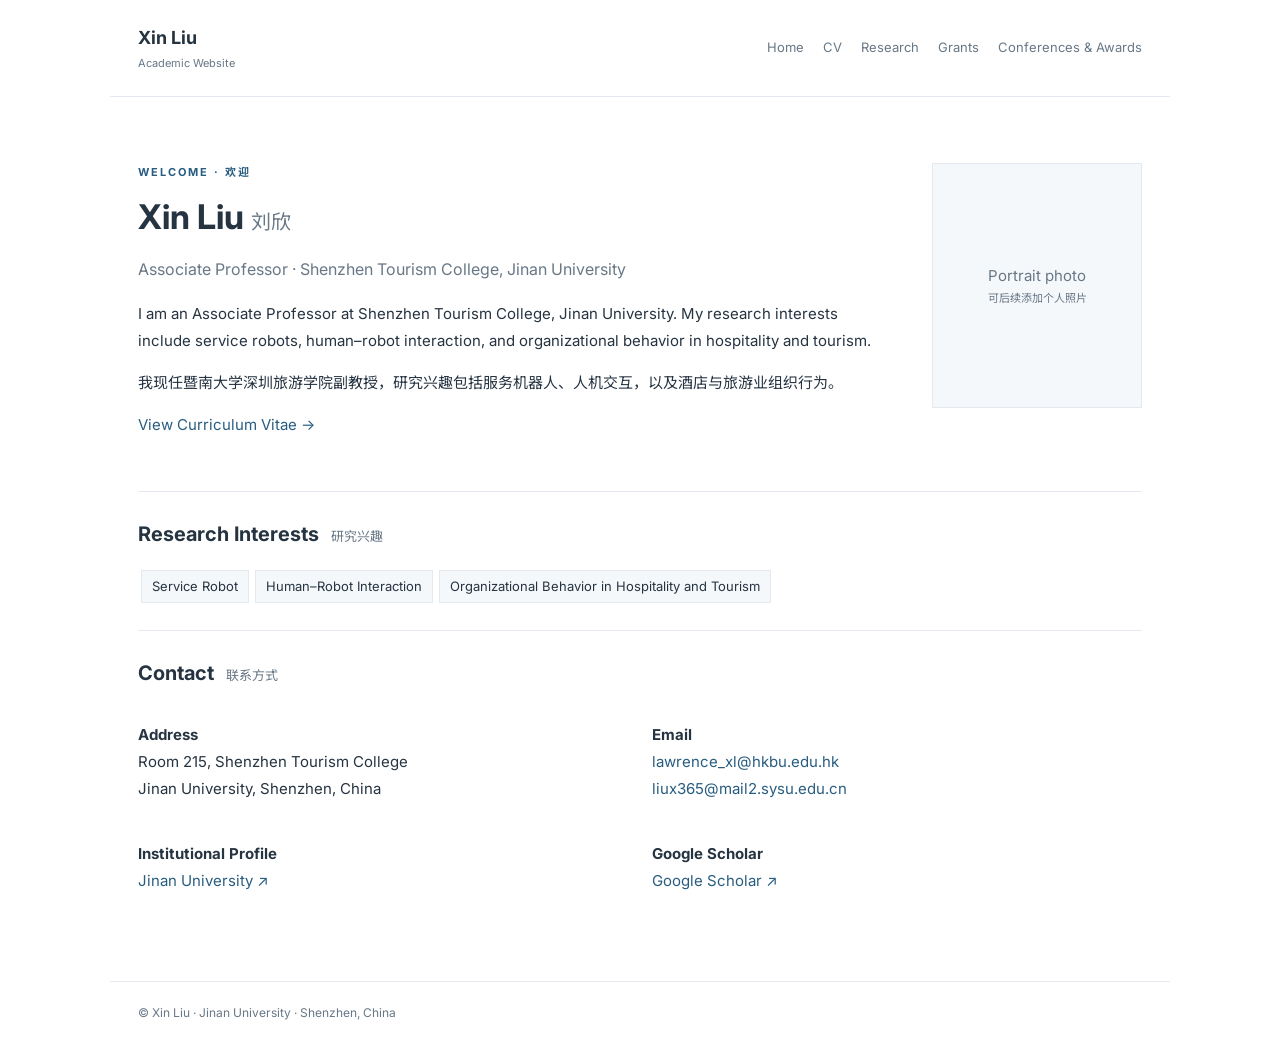
==== index.html @ 5f7629c3 "Replace starter homepage with academic profile" ====
<!doctype html>
<html lang="en"><head><meta charset="utf-8"><meta name="viewport" content="width=device-width,initial-scale=1"><title>Xin Liu | Academic Website</title><meta name="description" content="Academic website of Xin Liu, Associate Professor at Jinan University."><link rel="stylesheet" href="assets/style.css"></head>
<body><header class="site-header"><a class="brand" href="index.html">Xin Liu <small>Academic Website</small></a><nav><a href="index.html">Home</a><a href="cv.html">CV</a><a href="research.html">Research</a><a href="grants.html">Grants</a><a href="conferences.html">Conferences & Awards</a></nav></header>
<main class="container"><section class="intro"><div><p class="eyebrow">WELCOME · 欢迎</p><h1>Xin Liu <span>刘欣</span></h1><p class="role">Associate Professor · Shenzhen Tourism College, Jinan University</p><p>I am an Associate Professor at Shenzhen Tourism College, Jinan University. My research interests include service robots, human–robot interaction, and organizational behavior in hospitality and tourism.</p><p>我现任暨南大学深圳旅游学院副教授，研究兴趣包括服务机器人、人机交互，以及酒店与旅游业组织行为。</p><p><a href="cv.html">View Curriculum Vitae →</a></p></div><div class="portrait">Portrait photo<br><small>可后续添加个人照片</small></div></section>
<section class="section"><h2>Research Interests <small>研究兴趣</small></h2><div class="tags"><span>Service Robot</span><span>Human–Robot Interaction</span><span>Organizational Behavior in Hospitality and Tourism</span></div></section>
<section class="section"><h2>Contact <small>联系方式</small></h2><div class="contact-grid"><p><b>Address</b><br>Room 215, Shenzhen Tourism College<br>Jinan University, Shenzhen, China</p><p><b>Email</b><br><a href="mailto:lawrence_xl@hkbu.edu.hk">lawrence_xl@hkbu.edu.hk</a><br><a href="mailto:liux365@mail2.sysu.edu.cn">liux365@mail2.sysu.edu.cn</a></p><p><b>Institutional Profile</b><br><a href="https://sz.jnu.edu.cn/2023/1018/c10868a769033/page.htm" target="_blank" rel="noopener">Jinan University ↗</a></p><p><b>Google Scholar</b><br><a href="https://scholar.google.com/citations?user=uYgGSOcAAAAJ&hl=zh-CN&oi=sra" target="_blank" rel="noopener">Google Scholar ↗</a></p></div></section></main>
<footer>© Xin Liu · Jinan University · Shenzhen, China</footer></body></html>
---- assets/style.css ----
@import url('https://fonts.googleapis.com/css2?family=Inter:wght@400;500;600;700&family=Noto+Sans+SC:wght@400;500;600;700&display=swap');
:root{--ink:#263442;--muted:#687887;--blue:#285d80;--line:#e3e9ee;--soft:#f5f8fa;--max:1060px}*{box-sizing:border-box}body{margin:0;color:var(--ink);font:15px/1.8 Inter,"Noto Sans SC",Arial,sans-serif;background:#fff}a{color:var(--blue);text-decoration:none}a:hover{text-decoration:underline}.site-header{max-width:var(--max);margin:auto;padding:22px 28px;border-bottom:1px solid var(--line);display:flex;justify-content:space-between;align-items:center;gap:20px}.brand{font-weight:700;color:var(--ink);font-size:18px}.brand small{display:block;font-size:11px;color:var(--muted);font-weight:400}nav{display:flex;gap:19px;flex-wrap:wrap}nav a{font-size:13px;color:var(--muted)}.container{max-width:var(--max);margin:auto;padding:48px 28px}.narrow{max-width:900px}.intro{display:grid;grid-template-columns:1fr 210px;gap:50px;align-items:start;padding:18px 0 38px}.eyebrow{font-size:11px;letter-spacing:2px;color:var(--blue);font-weight:700;margin:0 0 12px}.intro h1,h1{font-size:34px;line-height:1.3;margin:0 0 12px}.intro h1 span,h1 span{font-size:20px;color:var(--muted);font-weight:400}.role{font-size:16px;color:var(--muted)}.portrait{height:245px;border:1px solid var(--line);background:var(--soft);display:flex;flex-direction:column;justify-content:center;align-items:center;color:var(--muted);text-align:center}.portrait small{font-size:11px}.section{padding:24px 0;border-top:1px solid var(--line)}.section h2{font-size:20px;margin:0 0 15px}.section h2 small{font-size:13px;color:var(--muted);font-weight:400;margin-left:7px}.contact-grid{display:grid;grid-template-columns:1fr 1fr;gap:8px 24px}.tags span{display:inline-block;background:var(--soft);border:1px solid var(--line);padding:4px 10px;margin:3px;font-size:13px}.timeline{display:grid;grid-template-columns:175px 1fr;gap:18px;padding:13px 0;border-bottom:1px solid var(--line)}.timeline>b{font-size:13px;color:var(--muted)}.entry{padding:15px 0;border-bottom:1px solid var(--line)}.entry p{margin:5px 0}.muted{font-size:13px;color:var(--muted)}ul,ol{padding-left:22px}li{margin:6px 0}.note{background:var(--soft);padding:12px 16px;color:var(--muted)}footer{max-width:var(--max);margin:auto;border-top:1px solid var(--line);padding:20px 28px 30px;color:var(--muted);font-size:12px}@media(max-width:720px){.site-header{align-items:flex-start;flex-direction:column;padding:18px 20px}nav{gap:12px}.container{padding:32px 20px}.intro{grid-template-columns:1fr;gap:20px}.portrait{width:180px;height:210px}.contact-grid{grid-template-columns:1fr}.timeline{grid-template-columns:1fr;gap:2px}}
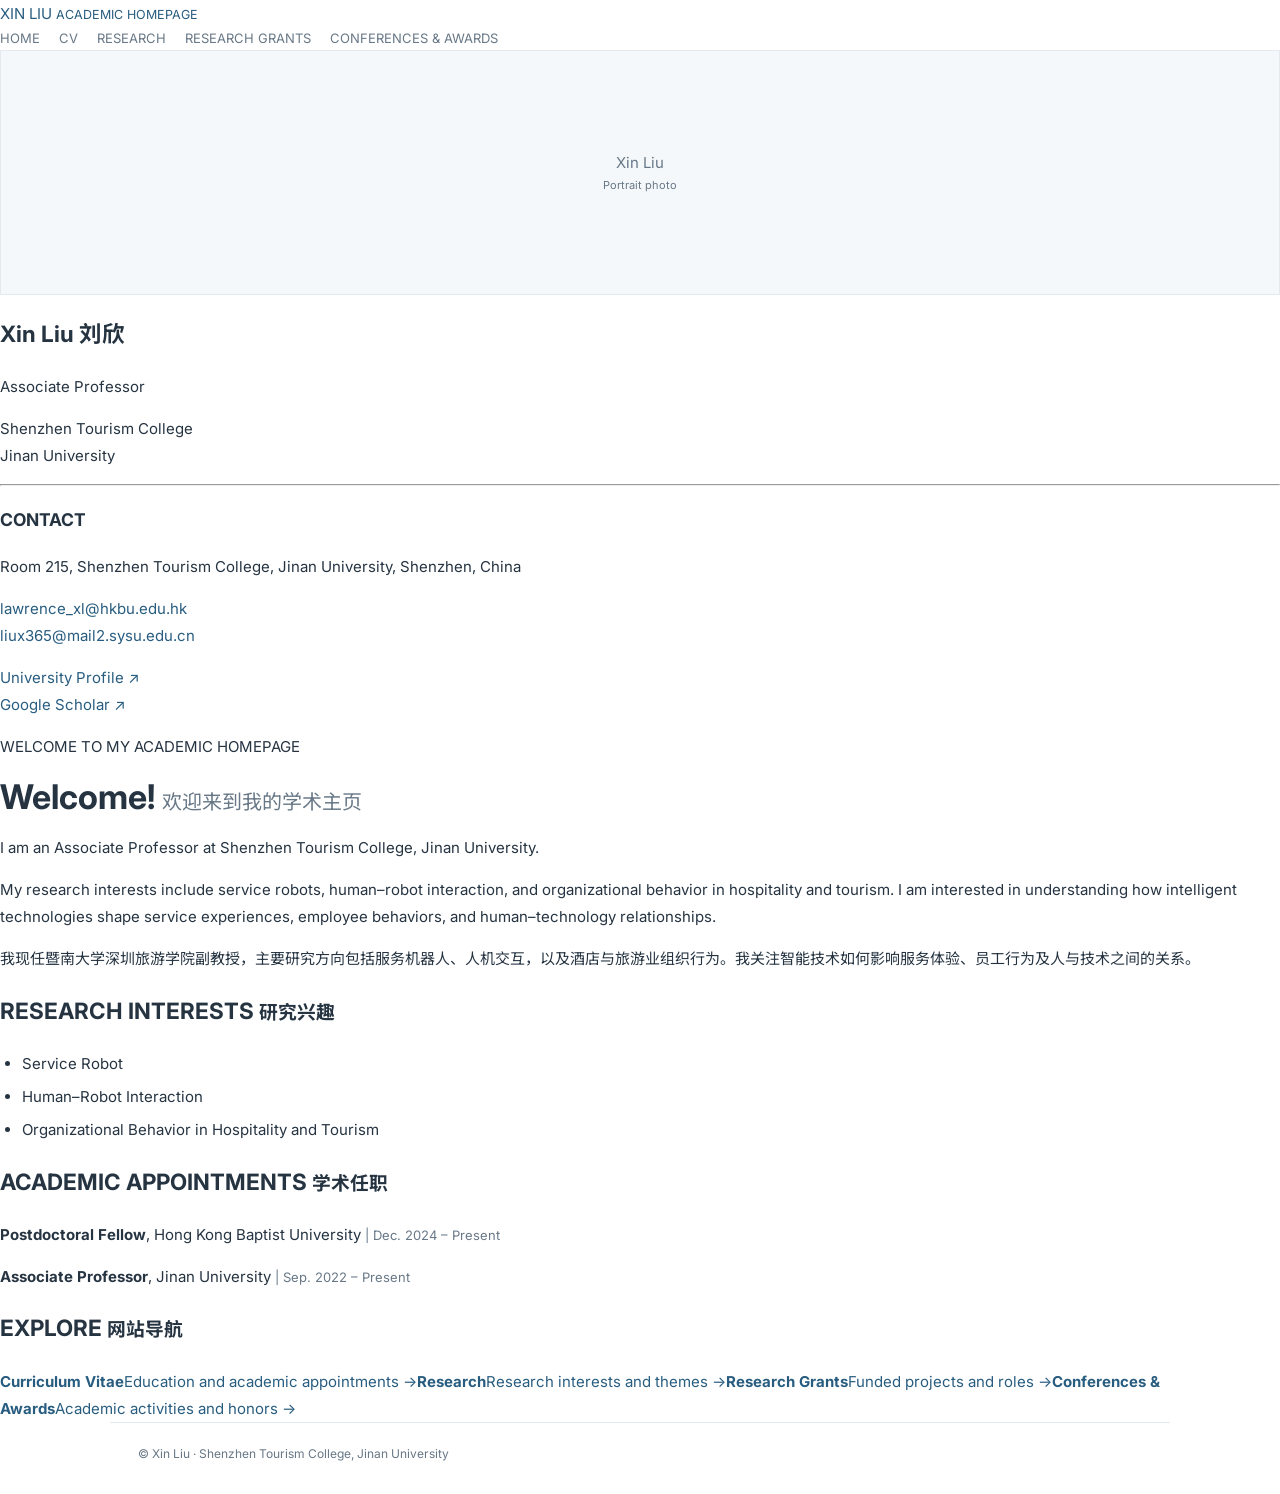
==== commit 8baf3f70: "Redesign academic homepage in classic faculty profile style" ====
--- a/index.html
+++ b/index.html
@@ -1,7 +1 @@
-<!doctype html>
-<html lang="en"><head><meta charset="utf-8"><meta name="viewport" content="width=device-width,initial-scale=1"><title>Xin Liu | Academic Website</title><meta name="description" content="Academic website of Xin Liu, Associate Professor at Jinan University."><link rel="stylesheet" href="assets/style.css"></head>
-<body><header class="site-header"><a class="brand" href="index.html">Xin Liu <small>Academic Website</small></a><nav><a href="index.html">Home</a><a href="cv.html">CV</a><a href="research.html">Research</a><a href="grants.html">Grants</a><a href="conferences.html">Conferences & Awards</a></nav></header>
-<main class="container"><section class="intro"><div><p class="eyebrow">WELCOME · 欢迎</p><h1>Xin Liu <span>刘欣</span></h1><p class="role">Associate Professor · Shenzhen Tourism College, Jinan University</p><p>I am an Associate Professor at Shenzhen Tourism College, Jinan University. My research interests include service robots, human–robot interaction, and organizational behavior in hospitality and tourism.</p><p>我现任暨南大学深圳旅游学院副教授，研究兴趣包括服务机器人、人机交互，以及酒店与旅游业组织行为。</p><p><a href="cv.html">View Curriculum Vitae →</a></p></div><div class="portrait">Portrait photo<br><small>可后续添加个人照片</small></div></section>
-<section class="section"><h2>Research Interests <small>研究兴趣</small></h2><div class="tags"><span>Service Robot</span><span>Human–Robot Interaction</span><span>Organizational Behavior in Hospitality and Tourism</span></div></section>
-<section class="section"><h2>Contact <small>联系方式</small></h2><div class="contact-grid"><p><b>Address</b><br>Room 215, Shenzhen Tourism College<br>Jinan University, Shenzhen, China</p><p><b>Email</b><br><a href="mailto:lawrence_xl@hkbu.edu.hk">lawrence_xl@hkbu.edu.hk</a><br><a href="mailto:liux365@mail2.sysu.edu.cn">liux365@mail2.sysu.edu.cn</a></p><p><b>Institutional Profile</b><br><a href="https://sz.jnu.edu.cn/2023/1018/c10868a769033/page.htm" target="_blank" rel="noopener">Jinan University ↗</a></p><p><b>Google Scholar</b><br><a href="https://scholar.google.com/citations?user=uYgGSOcAAAAJ&hl=zh-CN&oi=sra" target="_blank" rel="noopener">Google Scholar ↗</a></p></div></section></main>
-<footer>© Xin Liu · Jinan University · Shenzhen, China</footer></body></html>+<!doctype html><html lang="en"><head><meta charset="utf-8"><meta name="viewport" content="width=device-width,initial-scale=1"><title>Xin Liu | Academic Homepage</title><meta name="description" content="Xin Liu, Associate Professor at Jinan University."><link rel="stylesheet" href="assets/style.css"></head><body><header class="top"><a class="site-name" href="index.html">XIN LIU <small>ACADEMIC HOMEPAGE</small></a><nav><a class="current" href="index.html">HOME</a><a href="cv.html">CV</a><a href="research.html">RESEARCH</a><a href="grants.html">RESEARCH GRANTS</a><a href="conferences.html">CONFERENCES & AWARDS</a></nav></header><div class="layout"><aside class="sidebar"><div class="portrait">Xin Liu<br><small>Portrait photo</small></div><h2>Xin Liu <span>刘欣</span></h2><p class="position">Associate Professor</p><p>Shenzhen Tourism College<br>Jinan University</p><hr><h3>CONTACT</h3><p>Room 215, Shenzhen Tourism College, Jinan University, Shenzhen, China</p><p><a href="mailto:lawrence_xl@hkbu.edu.hk">lawrence_xl@hkbu.edu.hk</a><br><a href="mailto:liux365@mail2.sysu.edu.cn">liux365@mail2.sysu.edu.cn</a></p><p><a href="https://sz.jnu.edu.cn/2023/1018/c10868a769033/page.htm" target="_blank" rel="noopener">University Profile ↗</a><br><a href="https://scholar.google.com/citations?user=uYgGSOcAAAAJ&hl=zh-CN&oi=sra" target="_blank" rel="noopener">Google Scholar ↗</a></p></aside><main class="content"><p class="kicker">WELCOME TO MY ACADEMIC HOMEPAGE</p><h1>Welcome! <span>欢迎来到我的学术主页</span></h1><p class="lead">I am an Associate Professor at Shenzhen Tourism College, Jinan University.</p><p>My research interests include service robots, human–robot interaction, and organizational behavior in hospitality and tourism. I am interested in understanding how intelligent technologies shape service experiences, employee behaviors, and human–technology relationships.</p><p>我现任暨南大学深圳旅游学院副教授，主要研究方向包括服务机器人、人机交互，以及酒店与旅游业组织行为。我关注智能技术如何影响服务体验、员工行为及人与技术之间的关系。</p><div class="rule"></div><h2>RESEARCH INTERESTS <small>研究兴趣</small></h2><ul class="interest-list"><li>Service Robot</li><li>Human–Robot Interaction</li><li>Organizational Behavior in Hospitality and Tourism</li></ul><div class="rule"></div><h2>ACADEMIC APPOINTMENTS <small>学术任职</small></h2><p><b>Postdoctoral Fellow</b>, Hong Kong Baptist University <span class="muted">| Dec. 2024 – Present</span></p><p><b>Associate Professor</b>, Jinan University <span class="muted">| Sep. 2022 – Present</span></p><div class="rule"></div><h2>EXPLORE <small>网站导航</small></h2><div class="quick"><a href="cv.html"><b>Curriculum Vitae</b><span>Education and academic appointments →</span></a><a href="research.html"><b>Research</b><span>Research interests and themes →</span></a><a href="grants.html"><b>Research Grants</b><span>Funded projects and roles →</span></a><a href="conferences.html"><b>Conferences & Awards</b><span>Academic activities and honors →</span></a></div><footer>© Xin Liu · Shenzhen Tourism College, Jinan University</footer></main></div></body></html>
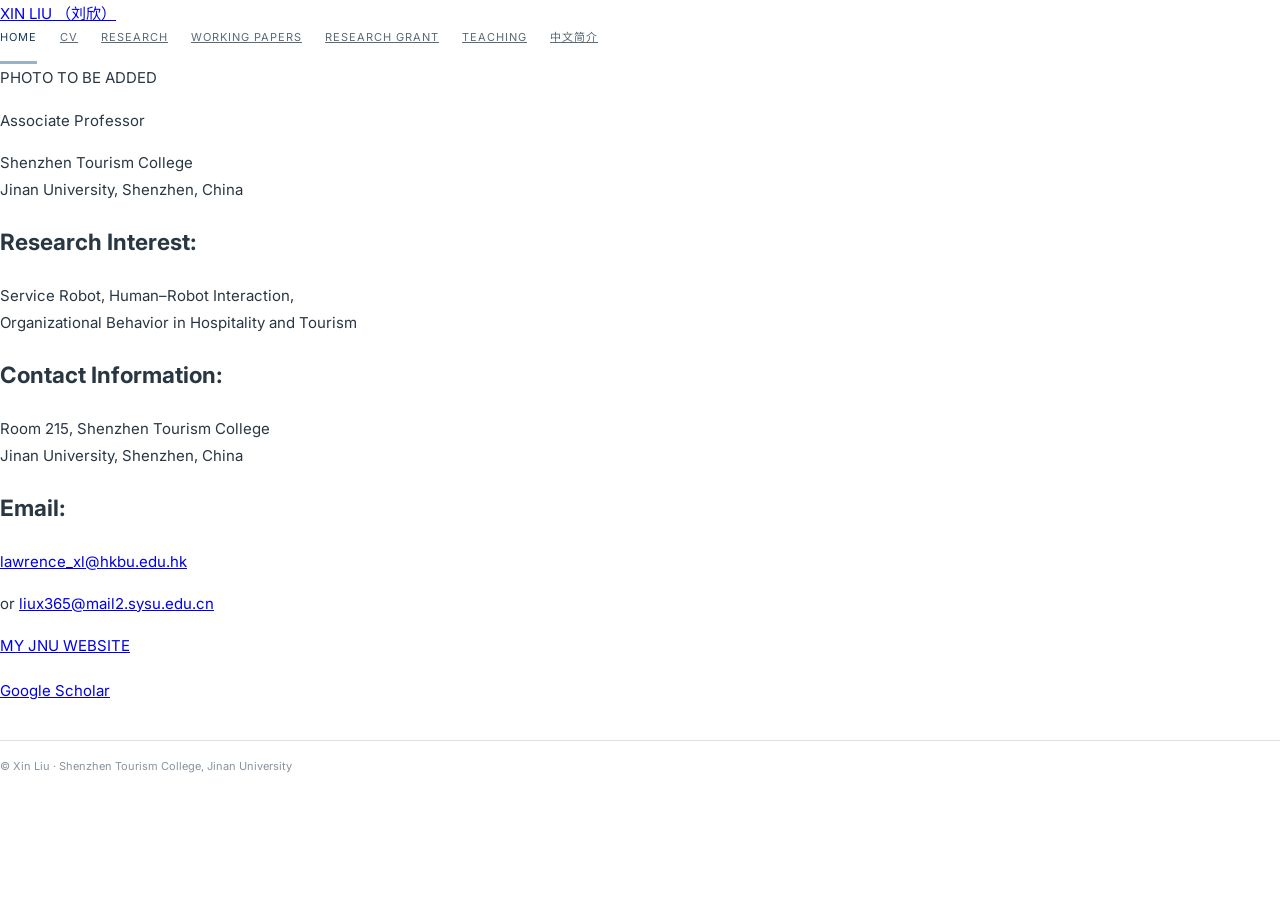
==== commit 0655b2f2: "Redesign academic homepage to match reference layout" ====
--- a/index.html
+++ b/index.html
@@ -1 +1 @@
-<!doctype html><html lang="en"><head><meta charset="utf-8"><meta name="viewport" content="width=device-width,initial-scale=1"><title>Xin Liu | Academic Homepage</title><meta name="description" content="Xin Liu, Associate Professor at Jinan University."><link rel="stylesheet" href="assets/style.css"></head><body><header class="top"><a class="site-name" href="index.html">XIN LIU <small>ACADEMIC HOMEPAGE</small></a><nav><a class="current" href="index.html">HOME</a><a href="cv.html">CV</a><a href="research.html">RESEARCH</a><a href="grants.html">RESEARCH GRANTS</a><a href="conferences.html">CONFERENCES & AWARDS</a></nav></header><div class="layout"><aside class="sidebar"><div class="portrait">Xin Liu<br><small>Portrait photo</small></div><h2>Xin Liu <span>刘欣</span></h2><p class="position">Associate Professor</p><p>Shenzhen Tourism College<br>Jinan University</p><hr><h3>CONTACT</h3><p>Room 215, Shenzhen Tourism College, Jinan University, Shenzhen, China</p><p><a href="mailto:lawrence_xl@hkbu.edu.hk">lawrence_xl@hkbu.edu.hk</a><br><a href="mailto:liux365@mail2.sysu.edu.cn">liux365@mail2.sysu.edu.cn</a></p><p><a href="https://sz.jnu.edu.cn/2023/1018/c10868a769033/page.htm" target="_blank" rel="noopener">University Profile ↗</a><br><a href="https://scholar.google.com/citations?user=uYgGSOcAAAAJ&hl=zh-CN&oi=sra" target="_blank" rel="noopener">Google Scholar ↗</a></p></aside><main class="content"><p class="kicker">WELCOME TO MY ACADEMIC HOMEPAGE</p><h1>Welcome! <span>欢迎来到我的学术主页</span></h1><p class="lead">I am an Associate Professor at Shenzhen Tourism College, Jinan University.</p><p>My research interests include service robots, human–robot interaction, and organizational behavior in hospitality and tourism. I am interested in understanding how intelligent technologies shape service experiences, employee behaviors, and human–technology relationships.</p><p>我现任暨南大学深圳旅游学院副教授，主要研究方向包括服务机器人、人机交互，以及酒店与旅游业组织行为。我关注智能技术如何影响服务体验、员工行为及人与技术之间的关系。</p><div class="rule"></div><h2>RESEARCH INTERESTS <small>研究兴趣</small></h2><ul class="interest-list"><li>Service Robot</li><li>Human–Robot Interaction</li><li>Organizational Behavior in Hospitality and Tourism</li></ul><div class="rule"></div><h2>ACADEMIC APPOINTMENTS <small>学术任职</small></h2><p><b>Postdoctoral Fellow</b>, Hong Kong Baptist University <span class="muted">| Dec. 2024 – Present</span></p><p><b>Associate Professor</b>, Jinan University <span class="muted">| Sep. 2022 – Present</span></p><div class="rule"></div><h2>EXPLORE <small>网站导航</small></h2><div class="quick"><a href="cv.html"><b>Curriculum Vitae</b><span>Education and academic appointments →</span></a><a href="research.html"><b>Research</b><span>Research interests and themes →</span></a><a href="grants.html"><b>Research Grants</b><span>Funded projects and roles →</span></a><a href="conferences.html"><b>Conferences & Awards</b><span>Academic activities and honors →</span></a></div><footer>© Xin Liu · Shenzhen Tourism College, Jinan University</footer></main></div></body></html>+<!doctype html><html lang="en"><head><meta charset="utf-8"><meta name="viewport" content="width=device-width,initial-scale=1"><title>Xin Liu（刘欣）| Academic Homepage</title><meta name="description" content="Xin Liu, Associate Professor at Jinan University."><link rel="stylesheet" href="assets/style.css"></head><body><header class="site-header"><a class="site-title" href="index.html">XIN LIU <span>（刘欣）</span></a><div class="nav-wrap"><i class="nav-line"></i><nav><a class="current" href="index.html">HOME</a><a class="" href="cv.html">CV</a><a class="" href="research.html">RESEARCH</a><a class="" href="working-papers.html">WORKING PAPERS</a><a class="" href="grants.html">RESEARCH GRANT</a><a class="" href="teaching.html">TEACHING</a><a class="" href="chinese.html">中文简介</a></nav><i class="nav-line"></i></div></header><main class="home-hero"><div class="hero-inner"><div class="photo-placeholder">PHOTO TO BE ADDED</div><section class="profile-copy"><p class="profile-role">Associate Professor</p><p class="profile-affiliation">Shenzhen Tourism College<br>Jinan University, Shenzhen, China</p><div class="profile-block"><h2>Research Interest:</h2><p>Service Robot, Human–Robot Interaction,<br>Organizational Behavior in Hospitality and Tourism</p></div><div class="profile-block"><h2>Contact Information:</h2><p>Room 215, Shenzhen Tourism College<br>Jinan University, Shenzhen, China</p></div><div class="profile-block"><h2>Email:</h2><p class="email-line"><a href="mailto:lawrence_xl@hkbu.edu.hk">lawrence_xl@hkbu.edu.hk</a></p><p class="email-line indent">or <a href="mailto:liux365@mail2.sysu.edu.cn">liux365@mail2.sysu.edu.cn</a></p></div><a class="profile-button" href="https://sz.jnu.edu.cn/2023/1018/c10868a769033/page.htm" target="_blank" rel="noopener">MY JNU WEBSITE</a><p style="font-size:15px;margin-top:18px"><a href="https://scholar.google.com/citations?user=uYgGSOcAAAAJ&hl=zh-CN&oi=sra" target="_blank" rel="noopener">Google Scholar</a></p></section></div></main><footer>© Xin Liu · Shenzhen Tourism College, Jinan University</footer></body></html>
--- a/assets/style.css
+++ b/assets/style.css
@@ -1,2 +1,2 @@
 @import url('https://fonts.googleapis.com/css2?family=Inter:wght@400;500;600;700&family=Noto+Sans+SC:wght@400;500;600;700&display=swap');
-:root{--ink:#263442;--muted:#687887;--blue:#285d80;--line:#e3e9ee;--soft:#f5f8fa;--max:1060px}*{box-sizing:border-box}body{margin:0;color:var(--ink);font:15px/1.8 Inter,"Noto Sans SC",Arial,sans-serif;background:#fff}a{color:var(--blue);text-decoration:none}a:hover{text-decoration:underline}.site-header{max-width:var(--max);margin:auto;padding:22px 28px;border-bottom:1px solid var(--line);display:flex;justify-content:space-between;align-items:center;gap:20px}.brand{font-weight:700;color:var(--ink);font-size:18px}.brand small{display:block;font-size:11px;color:var(--muted);font-weight:400}nav{display:flex;gap:19px;flex-wrap:wrap}nav a{font-size:13px;color:var(--muted)}.container{max-width:var(--max);margin:auto;padding:48px 28px}.narrow{max-width:900px}.intro{display:grid;grid-template-columns:1fr 210px;gap:50px;align-items:start;padding:18px 0 38px}.eyebrow{font-size:11px;letter-spacing:2px;color:var(--blue);font-weight:700;margin:0 0 12px}.intro h1,h1{font-size:34px;line-height:1.3;margin:0 0 12px}.intro h1 span,h1 span{font-size:20px;color:var(--muted);font-weight:400}.role{font-size:16px;color:var(--muted)}.portrait{height:245px;border:1px solid var(--line);background:var(--soft);display:flex;flex-direction:column;justify-content:center;align-items:center;color:var(--muted);text-align:center}.portrait small{font-size:11px}.section{padding:24px 0;border-top:1px solid var(--line)}.section h2{font-size:20px;margin:0 0 15px}.section h2 small{font-size:13px;color:var(--muted);font-weight:400;margin-left:7px}.contact-grid{display:grid;grid-template-columns:1fr 1fr;gap:8px 24px}.tags span{display:inline-block;background:var(--soft);border:1px solid var(--line);padding:4px 10px;margin:3px;font-size:13px}.timeline{display:grid;grid-template-columns:175px 1fr;gap:18px;padding:13px 0;border-bottom:1px solid var(--line)}.timeline>b{font-size:13px;color:var(--muted)}.entry{padding:15px 0;border-bottom:1px solid var(--line)}.entry p{margin:5px 0}.muted{font-size:13px;color:var(--muted)}ul,ol{padding-left:22px}li{margin:6px 0}.note{background:var(--soft);padding:12px 16px;color:var(--muted)}footer{max-width:var(--max);margin:auto;border-top:1px solid var(--line);padding:20px 28px 30px;color:var(--muted);font-size:12px}@media(max-width:720px){.site-header{align-items:flex-start;flex-direction:column;padding:18px 20px}nav{gap:12px}.container{padding:32px 20px}.intro{grid-template-columns:1fr;gap:20px}.portrait{width:180px;height:210px}.contact-grid{grid-template-columns:1fr}.timeline{grid-template-columns:1fr;gap:2px}}+:root{--navy:#173b59;--blue:#2d6385;--ink:#293743;--muted:#6d7b87;--line:#dce3e8;--pale:#f3f6f8;--max:1120px}*{box-sizing:border-box}body{margin:0;background:#fff;color:var(--ink);font:15px/1.82 Inter,"Noto Sans SC",Arial,sans-serif}.top{max-width:var(--max);margin:auto;padding:25px 34px 0;border-bottom:1px solid var(--line);display:flex;align-items:flex-end;justify-content:space-between;gap:25px}.site-name{font-size:22px;letter-spacing:2px;font-weight:700;color:var(--navy);white-space:nowrap}.site-name small{display:block;font-size:9px;letter-spacing:2.2px;color:var(--muted);font-weight:500;margin-top:2px}nav{display:flex;gap:23px;flex-wrap:wrap}nav a{font-size:11px;letter-spacing:1px;color:#5b6a77;padding:0 0 14px;border-bottom:3px solid transparent}nav a:hover,nav a.current{color:var(--navy);border-color:#9ab3c4;text-decoration:none}.layout{max-width:var(--max);margin:auto;padding:38px 34px 55px;display:grid;grid-template-columns:245px minmax(0,1fr);gap:55px}.sidebar{font-size:13px;color:var(--muted);padding-top:5px}.portrait{height:245px;background:linear-gradient(145deg,#edf2f5,#f8fafb);border:1px solid var(--line);display:flex;flex-direction:column;align-items:center;justify-content:center;color:#82919d;font-size:17px;letter-spacing:1px;text-align:center}.portrait small{font-size:10px;letter-spacing:0;margin-top:5px}.sidebar h2{font-size:21px;color:var(--navy);margin:17px 0 0}.sidebar h2 span{font-size:16px;font-weight:400;color:var(--muted)}.sidebar p{margin:8px 0 13px;overflow-wrap:anywhere}.sidebar .position{color:var(--blue);font-weight:600;margin:2px 0}.sidebar hr{border:0;border-top:1px solid var(--line);margin:20px 0}.sidebar h3{font-size:10px;letter-spacing:1.8px;color:var(--navy);margin:0}.sidebar a{color:var(--blue)}.content{min-width:0}.kicker{font-size:10px;letter-spacing:2px;color:var(--blue);font-weight:700;margin:0 0 10px}.content h1{font-size:30px;color:var(--navy);font-weight:600;line-height:1.35;margin:0 0 25px}.content h1 span{font-size:17px;font-weight:400;color:var(--muted);margin-left:8px}.content h2{font-size:15px;letter-spacing:1.4px;color:var(--navy);margin:25px 0 12px;font-weight:700}.content h2 small{font-size:12px;letter-spacing:0;font-weight:400;color:var(--muted);margin-left:7px}.content p{margin:9px 0 13px}.content a{color:var(--blue);text-decoration:none}.content a:hover{text-decoration:underline}.lead{font-size:18px;color:#526675;font-weight:500}.rule{border-top:1px solid var(--line);margin:25px 0}.interest-list{padding-left:20px}.interest-list li{padding:3px 0}.cvrow{display:grid;grid-template-columns:180px 1fr;gap:15px;padding:12px 0;border-bottom:1px solid #edf0f2}.cvrow time{font-size:12px;color:var(--muted)}.cvrow p{margin:2px 0;color:var(--muted)}.theme-list li{padding:5px 0}.theme-list p{margin:0 0 5px;color:var(--muted);font-size:13px}.notice{padding:14px 17px;background:var(--pale);border-left:3px solid #8caabd;color:#586a77}.grant{padding:13px 0;border-bottom:1px solid var(--line)}.grant b{display:block;color:#2b4355}.grant span{display:block;font-size:12px;color:var(--muted);margin-top:2px}.grant p{margin:7px 0 0}.introtext,.muted{color:var(--muted)}.quick{display:grid;grid-template-columns:1fr 1fr;gap:10px}.quick a{display:block;padding:13px 15px;background:var(--pale);border:1px solid #e9eef1;color:var(--navy)}.quick a span{display:block;font-size:12px;color:var(--muted);margin-top:3px}.awards li{padding:3px 0}footer{border-top:1px solid var(--line);margin-top:35px;padding-top:15px;color:#87939d;font-size:11px}@media(max-width:800px){.top{padding:20px;display:block}.top nav{margin-top:18px;gap:14px}.layout{padding:25px 20px;grid-template-columns:1fr;gap:25px}.sidebar{display:grid;grid-template-columns:120px 1fr;column-gap:18px;align-items:start}.portrait{grid-row:span 4;height:150px}.sidebar hr,.sidebar h3{display:none}.sidebar p{margin:4px 0}.content h1{font-size:26px}.cvrow{grid-template-columns:1fr;gap:2px}.quick{grid-template-columns:1fr}}
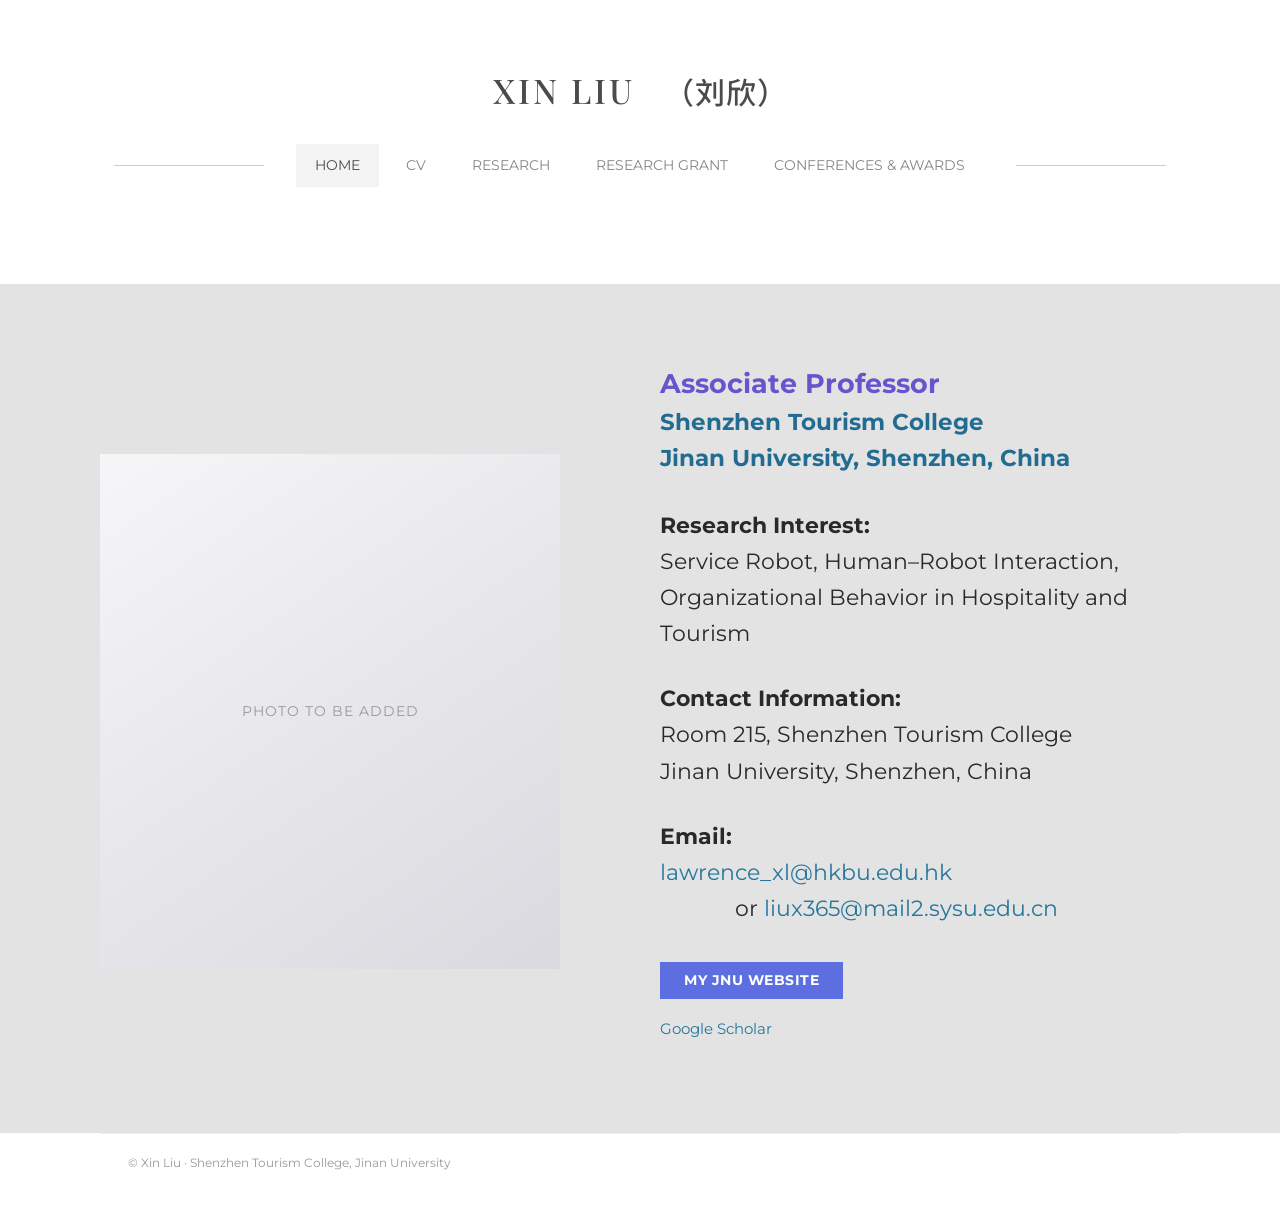
==== commit f62dd759: "Align website sections with supplied profile materials" ====
--- a/index.html
+++ b/index.html
@@ -1 +1 @@
-<!doctype html><html lang="en"><head><meta charset="utf-8"><meta name="viewport" content="width=device-width,initial-scale=1"><title>Xin Liu（刘欣）| Academic Homepage</title><meta name="description" content="Xin Liu, Associate Professor at Jinan University."><link rel="stylesheet" href="assets/style.css"></head><body><header class="site-header"><a class="site-title" href="index.html">XIN LIU <span>（刘欣）</span></a><div class="nav-wrap"><i class="nav-line"></i><nav><a class="current" href="index.html">HOME</a><a class="" href="cv.html">CV</a><a class="" href="research.html">RESEARCH</a><a class="" href="working-papers.html">WORKING PAPERS</a><a class="" href="grants.html">RESEARCH GRANT</a><a class="" href="teaching.html">TEACHING</a><a class="" href="chinese.html">中文简介</a></nav><i class="nav-line"></i></div></header><main class="home-hero"><div class="hero-inner"><div class="photo-placeholder">PHOTO TO BE ADDED</div><section class="profile-copy"><p class="profile-role">Associate Professor</p><p class="profile-affiliation">Shenzhen Tourism College<br>Jinan University, Shenzhen, China</p><div class="profile-block"><h2>Research Interest:</h2><p>Service Robot, Human–Robot Interaction,<br>Organizational Behavior in Hospitality and Tourism</p></div><div class="profile-block"><h2>Contact Information:</h2><p>Room 215, Shenzhen Tourism College<br>Jinan University, Shenzhen, China</p></div><div class="profile-block"><h2>Email:</h2><p class="email-line"><a href="mailto:lawrence_xl@hkbu.edu.hk">lawrence_xl@hkbu.edu.hk</a></p><p class="email-line indent">or <a href="mailto:liux365@mail2.sysu.edu.cn">liux365@mail2.sysu.edu.cn</a></p></div><a class="profile-button" href="https://sz.jnu.edu.cn/2023/1018/c10868a769033/page.htm" target="_blank" rel="noopener">MY JNU WEBSITE</a><p style="font-size:15px;margin-top:18px"><a href="https://scholar.google.com/citations?user=uYgGSOcAAAAJ&hl=zh-CN&oi=sra" target="_blank" rel="noopener">Google Scholar</a></p></section></div></main><footer>© Xin Liu · Shenzhen Tourism College, Jinan University</footer></body></html>+<!doctype html><html lang="en"><head><meta charset="utf-8"><meta name="viewport" content="width=device-width,initial-scale=1"><title>Xin Liu（刘欣）| Academic Homepage</title><meta name="description" content="Xin Liu, Associate Professor at Jinan University."><link rel="stylesheet" href="assets/style.css"></head><body><header class="site-header"><a class="site-title" href="index.html">XIN LIU <span>（刘欣）</span></a><div class="nav-wrap"><i class="nav-line"></i><nav><a class="current" href="index.html">HOME</a><a class="" href="cv.html">CV</a><a class="" href="research.html">RESEARCH</a><a class="" href="grants.html">RESEARCH GRANT</a><a class="" href="conferences.html">CONFERENCES &amp; AWARDS</a></nav><i class="nav-line"></i></div></header><main class="home-hero"><div class="hero-inner"><div class="photo-placeholder">PHOTO TO BE ADDED</div><section class="profile-copy"><p class="profile-role">Associate Professor</p><p class="profile-affiliation">Shenzhen Tourism College<br>Jinan University, Shenzhen, China</p><div class="profile-block"><h2>Research Interest:</h2><p>Service Robot, Human–Robot Interaction,<br>Organizational Behavior in Hospitality and Tourism</p></div><div class="profile-block"><h2>Contact Information:</h2><p>Room 215, Shenzhen Tourism College<br>Jinan University, Shenzhen, China</p></div><div class="profile-block"><h2>Email:</h2><p class="email-line"><a href="mailto:lawrence_xl@hkbu.edu.hk">lawrence_xl@hkbu.edu.hk</a></p><p class="email-line indent">or <a href="mailto:liux365@mail2.sysu.edu.cn">liux365@mail2.sysu.edu.cn</a></p></div><a class="profile-button" href="https://sz.jnu.edu.cn/2023/1018/c10868a769033/page.htm" target="_blank" rel="noopener">MY JNU WEBSITE</a><p style="font-size:15px;margin-top:18px"><a href="https://scholar.google.com/citations?user=uYgGSOcAAAAJ&hl=zh-CN&oi=sra" target="_blank" rel="noopener">Google Scholar</a></p></section></div></main><footer>© Xin Liu · Shenzhen Tourism College, Jinan University</footer></body></html>
--- a/assets/style.css
+++ b/assets/style.css
@@ -1,2 +1,110 @@
-@import url('https://fonts.googleapis.com/css2?family=Inter:wght@400;500;600;700&family=Noto+Sans+SC:wght@400;500;600;700&display=swap');
-:root{--navy:#173b59;--blue:#2d6385;--ink:#293743;--muted:#6d7b87;--line:#dce3e8;--pale:#f3f6f8;--max:1120px}*{box-sizing:border-box}body{margin:0;background:#fff;color:var(--ink);font:15px/1.82 Inter,"Noto Sans SC",Arial,sans-serif}.top{max-width:var(--max);margin:auto;padding:25px 34px 0;border-bottom:1px solid var(--line);display:flex;align-items:flex-end;justify-content:space-between;gap:25px}.site-name{font-size:22px;letter-spacing:2px;font-weight:700;color:var(--navy);white-space:nowrap}.site-name small{display:block;font-size:9px;letter-spacing:2.2px;color:var(--muted);font-weight:500;margin-top:2px}nav{display:flex;gap:23px;flex-wrap:wrap}nav a{font-size:11px;letter-spacing:1px;color:#5b6a77;padding:0 0 14px;border-bottom:3px solid transparent}nav a:hover,nav a.current{color:var(--navy);border-color:#9ab3c4;text-decoration:none}.layout{max-width:var(--max);margin:auto;padding:38px 34px 55px;display:grid;grid-template-columns:245px minmax(0,1fr);gap:55px}.sidebar{font-size:13px;color:var(--muted);padding-top:5px}.portrait{height:245px;background:linear-gradient(145deg,#edf2f5,#f8fafb);border:1px solid var(--line);display:flex;flex-direction:column;align-items:center;justify-content:center;color:#82919d;font-size:17px;letter-spacing:1px;text-align:center}.portrait small{font-size:10px;letter-spacing:0;margin-top:5px}.sidebar h2{font-size:21px;color:var(--navy);margin:17px 0 0}.sidebar h2 span{font-size:16px;font-weight:400;color:var(--muted)}.sidebar p{margin:8px 0 13px;overflow-wrap:anywhere}.sidebar .position{color:var(--blue);font-weight:600;margin:2px 0}.sidebar hr{border:0;border-top:1px solid var(--line);margin:20px 0}.sidebar h3{font-size:10px;letter-spacing:1.8px;color:var(--navy);margin:0}.sidebar a{color:var(--blue)}.content{min-width:0}.kicker{font-size:10px;letter-spacing:2px;color:var(--blue);font-weight:700;margin:0 0 10px}.content h1{font-size:30px;color:var(--navy);font-weight:600;line-height:1.35;margin:0 0 25px}.content h1 span{font-size:17px;font-weight:400;color:var(--muted);margin-left:8px}.content h2{font-size:15px;letter-spacing:1.4px;color:var(--navy);margin:25px 0 12px;font-weight:700}.content h2 small{font-size:12px;letter-spacing:0;font-weight:400;color:var(--muted);margin-left:7px}.content p{margin:9px 0 13px}.content a{color:var(--blue);text-decoration:none}.content a:hover{text-decoration:underline}.lead{font-size:18px;color:#526675;font-weight:500}.rule{border-top:1px solid var(--line);margin:25px 0}.interest-list{padding-left:20px}.interest-list li{padding:3px 0}.cvrow{display:grid;grid-template-columns:180px 1fr;gap:15px;padding:12px 0;border-bottom:1px solid #edf0f2}.cvrow time{font-size:12px;color:var(--muted)}.cvrow p{margin:2px 0;color:var(--muted)}.theme-list li{padding:5px 0}.theme-list p{margin:0 0 5px;color:var(--muted);font-size:13px}.notice{padding:14px 17px;background:var(--pale);border-left:3px solid #8caabd;color:#586a77}.grant{padding:13px 0;border-bottom:1px solid var(--line)}.grant b{display:block;color:#2b4355}.grant span{display:block;font-size:12px;color:var(--muted);margin-top:2px}.grant p{margin:7px 0 0}.introtext,.muted{color:var(--muted)}.quick{display:grid;grid-template-columns:1fr 1fr;gap:10px}.quick a{display:block;padding:13px 15px;background:var(--pale);border:1px solid #e9eef1;color:var(--navy)}.quick a span{display:block;font-size:12px;color:var(--muted);margin-top:3px}.awards li{padding:3px 0}footer{border-top:1px solid var(--line);margin-top:35px;padding-top:15px;color:#87939d;font-size:11px}@media(max-width:800px){.top{padding:20px;display:block}.top nav{margin-top:18px;gap:14px}.layout{padding:25px 20px;grid-template-columns:1fr;gap:25px}.sidebar{display:grid;grid-template-columns:120px 1fr;column-gap:18px;align-items:start}.portrait{grid-row:span 4;height:150px}.sidebar hr,.sidebar h3{display:none}.sidebar p{margin:4px 0}.content h1{font-size:26px}.cvrow{grid-template-columns:1fr;gap:2px}.quick{grid-template-columns:1fr}}+@import url('https://fonts.googleapis.com/css2?family=Montserrat:wght@400;500;600;700&family=Noto+Sans+SC:wght@400;500;600;700&family=Playfair+Display:wght@500;600&display=swap');
+:root{--ink:#292929;--muted:#858585;--blue:#26769b;--purple:#6556ce;--hero:#e3e3e3;--line:#d3d3d3;--paper:#fff}
+*{box-sizing:border-box}
+html{scroll-behavior:smooth}
+body{margin:0;background:#fff;color:var(--ink);font-family:Montserrat,"Noto Sans SC",Arial,sans-serif;font-size:16px;line-height:1.8}
+a{color:var(--blue);text-decoration:none}a:hover{text-decoration:underline}
+.site-header{height:284px;padding:68px 24px 0;background:#fff;text-align:center}
+.site-title{display:block;margin:0 auto 30px;color:#4b4b4b;font-family:"Playfair Display",Georgia,serif;font-size:34px;line-height:1.35;font-weight:500;letter-spacing:3px}
+.site-title span{font-family:"Noto Sans SC",sans-serif;font-size:30px;letter-spacing:1px;margin-left:18px}
+.nav-wrap{max-width:1380px;margin:0 auto;display:flex;align-items:center;justify-content:center;gap:32px}
+.nav-line{height:1px;background:#cfcfcf;flex:1;max-width:150px}
+nav{display:flex;align-items:center;justify-content:center;gap:8px;flex-wrap:wrap}
+nav a{display:block;padding:9px 19px;color:#858585;font-size:14px;font-weight:400;white-space:nowrap}
+nav a:hover,nav a.current{background:#f4f4f4;color:#4b4b4b;text-decoration:none}
+.home-hero{background:var(--hero);min-height:690px;padding:82px 28px 76px}
+.hero-inner{max-width:1080px;margin:0 auto;display:grid;grid-template-columns:460px minmax(0,1fr);gap:100px;align-items:center}
+.photo-placeholder{width:100%;height:515px;background:linear-gradient(145deg,#f6f6f8,#d9d9df);display:flex;align-items:center;justify-content:center;color:#999;border:0;font-size:14px;letter-spacing:1px}
+.profile-copy{font-size:22px;line-height:1.65}
+.profile-role{color:var(--purple);font-size:27px;font-weight:700;line-height:1.35;margin:0 0 3px}
+.profile-affiliation{color:#236c91;font-size:23px;font-weight:700;line-height:1.55;margin:0 0 34px}
+.profile-block{margin:0 0 32px}
+.profile-block h2{font-size:22px;line-height:1.4;margin:0 0 2px;font-weight:700}
+.profile-block p{margin:0}
+.email-line{padding-left:0}
+.email-line.indent{padding-left:75px}
+.profile-button{display:inline-block;margin-top:3px;padding:7px 24px;background:#5d6fe0;color:#fff;font-size:14px;font-weight:700;letter-spacing:.5px}
+.profile-button:hover{background:#4e5fce;color:#fff;text-decoration:none}
+.page-main{max-width:1080px;margin:0 auto;padding:65px 28px 85px;min-height:650px}
+.page-main h1{font-size:31px;font-weight:600;color:#333;margin:0 0 32px}
+.page-main h1 span{font-family:"Noto Sans SC",sans-serif;font-size:22px;color:#777;font-weight:400;margin-left:12px}
+.page-main h2{font-size:20px;margin:32px 0 12px;color:#333}
+.page-main h2 small{font-family:"Noto Sans SC",sans-serif;font-size:15px;font-weight:400;color:#888;margin-left:8px}
+.page-main p{margin:9px 0 16px}
+.page-main ul{padding-left:24px}
+.page-main li{padding:3px 0}
+.section-rule{border:0;border-top:1px solid #ddd;margin:30px 0}
+.cv-row{display:grid;grid-template-columns:210px 1fr;gap:24px;padding:13px 0;border-bottom:1px solid #eee}
+.cv-row time{color:#777;font-size:14px}
+.cv-row p{margin:2px 0;color:#555}
+.grant-item,.paper-item{padding:15px 0;border-bottom:1px solid #e5e5e5}
+.grant-item strong,.paper-item strong{display:block;font-weight:700}
+.grant-item .meta{font-size:14px;color:#777}
+.grant-item p,.paper-item p{margin:7px 0 0}
+.note{color:#777;font-size:15px}
+footer{max-width:1080px;margin:0 auto;padding:18px 28px 35px;color:#999;font-size:12px;border-top:1px solid #eee}
+@media(max-width:900px){.site-header{height:auto;padding:38px 16px 32px}.site-title{font-size:27px;margin-bottom:22px}.site-title span{font-size:23px;margin-left:8px}.nav-wrap{gap:10px}.nav-line{display:none}nav{gap:3px}nav a{padding:8px 10px;font-size:12px}.home-hero{padding:42px 22px}.hero-inner{grid-template-columns:minmax(0,1fr);gap:36px;max-width:560px}.photo-placeholder{height:440px;max-width:100%;margin:auto}.profile-copy{font-size:18px}.profile-role{font-size:24px}.profile-affiliation{font-size:20px;margin-bottom:25px}.profile-block h2{font-size:19px}.page-main{padding:42px 22px}.cv-row{grid-template-columns:1fr;gap:3px}}
+@media(max-width:480px){.site-title{font-size:22px;letter-spacing:1.5px}.site-title span{font-size:19px}nav a{font-size:11px;padding:7px 8px}.photo-placeholder{height:380px}.profile-copy{font-size:16px}.profile-affiliation{font-size:18px}}
+
+/* ===== Academic Homepage Reference Style ===== */
+
+/* 普通页面：白色背景、居中窄版正文 */
+.page-main {
+  max-width: 820px;
+  margin: 0 auto;
+  padding: 65px 25px 85px;
+  min-height: 650px;
+  font-family: Georgia, "Times New Roman", serif;
+  font-size: 18px;
+  line-height: 1.9;
+  color: #292929;
+}
+
+/* 页面大标题 */
+.page-main h1 {
+  font-family: Georgia, "Times New Roman", serif;
+  font-size: 30px;
+  font-weight: 400;
+  margin-bottom: 35px;
+}
+
+/* 紫色栏目标题 */
+.page-main h2 {
+  color: #6556ce;
+  font-family: Georgia, "Times New Roman", serif;
+  font-size: 19px;
+  font-weight: bold;
+  margin-top: 28px;
+  margin-bottom: 8px;
+}
+
+/* 项目符号 */
+.page-main ul {
+  padding-left: 58px;
+  margin-top: 5px;
+}
+
+.page-main li {
+  padding: 2px 0;
+  line-height: 1.9;
+}
+
+.page-main li::marker {
+  color: #92999e;
+}
+
+/* 简历时间和内容 */
+.cv-row {
+  display: block;
+  padding: 3px 0;
+  border: none;
+}
+
+.cv-row time {
+  display: none;
+}
+
+.cv-row p {
+  display: inline;
+  margin: 0;
+}
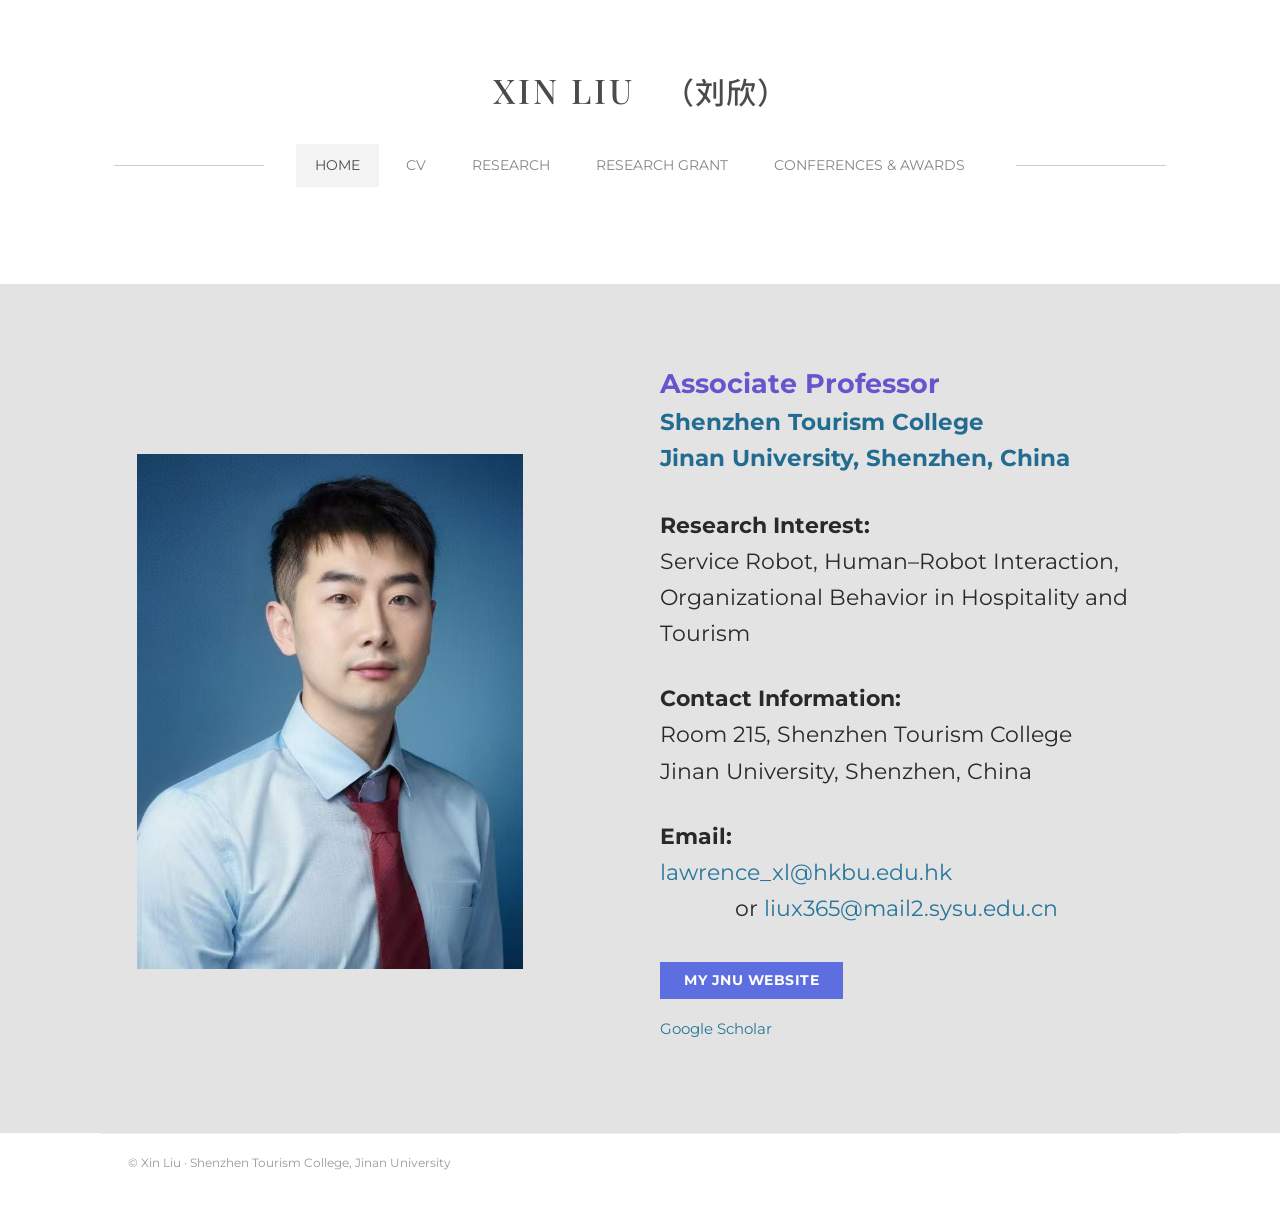
==== commit 5ec63072: "Display uploaded profile photo on homepage" ====
--- a/index.html
+++ b/index.html
@@ -1 +1 @@
-<!doctype html><html lang="en"><head><meta charset="utf-8"><meta name="viewport" content="width=device-width,initial-scale=1"><title>Xin Liu（刘欣）| Academic Homepage</title><meta name="description" content="Xin Liu, Associate Professor at Jinan University."><link rel="stylesheet" href="assets/style.css"></head><body><header class="site-header"><a class="site-title" href="index.html">XIN LIU <span>（刘欣）</span></a><div class="nav-wrap"><i class="nav-line"></i><nav><a class="current" href="index.html">HOME</a><a class="" href="cv.html">CV</a><a class="" href="research.html">RESEARCH</a><a class="" href="grants.html">RESEARCH GRANT</a><a class="" href="conferences.html">CONFERENCES &amp; AWARDS</a></nav><i class="nav-line"></i></div></header><main class="home-hero"><div class="hero-inner"><div class="photo-placeholder">PHOTO TO BE ADDED</div><section class="profile-copy"><p class="profile-role">Associate Professor</p><p class="profile-affiliation">Shenzhen Tourism College<br>Jinan University, Shenzhen, China</p><div class="profile-block"><h2>Research Interest:</h2><p>Service Robot, Human–Robot Interaction,<br>Organizational Behavior in Hospitality and Tourism</p></div><div class="profile-block"><h2>Contact Information:</h2><p>Room 215, Shenzhen Tourism College<br>Jinan University, Shenzhen, China</p></div><div class="profile-block"><h2>Email:</h2><p class="email-line"><a href="mailto:lawrence_xl@hkbu.edu.hk">lawrence_xl@hkbu.edu.hk</a></p><p class="email-line indent">or <a href="mailto:liux365@mail2.sysu.edu.cn">liux365@mail2.sysu.edu.cn</a></p></div><a class="profile-button" href="https://sz.jnu.edu.cn/2023/1018/c10868a769033/page.htm" target="_blank" rel="noopener">MY JNU WEBSITE</a><p style="font-size:15px;margin-top:18px"><a href="https://scholar.google.com/citations?user=uYgGSOcAAAAJ&hl=zh-CN&oi=sra" target="_blank" rel="noopener">Google Scholar</a></p></section></div></main><footer>© Xin Liu · Shenzhen Tourism College, Jinan University</footer></body></html>+<!doctype html><html lang="en"><head><meta charset="utf-8"><meta name="viewport" content="width=device-width,initial-scale=1"><title>Xin Liu（刘欣）| Academic Homepage</title><meta name="description" content="Xin Liu, Associate Professor at Jinan University."><link rel="stylesheet" href="assets/style.css"></head><body><header class="site-header"><a class="site-title" href="index.html">XIN LIU <span>（刘欣）</span></a><div class="nav-wrap"><i class="nav-line"></i><nav><a class="current" href="index.html">HOME</a><a class="" href="cv.html">CV</a><a class="" href="research.html">RESEARCH</a><a class="" href="grants.html">RESEARCH GRANT</a><a class="" href="conferences.html">CONFERENCES &amp; AWARDS</a></nav><i class="nav-line"></i></div></header><main class="home-hero"><div class="hero-inner"><img class="photo-placeholder" src="assets/xin-liu-profile.jpg" alt="Xin Liu（刘欣）" style="display:block;object-fit:contain;background:#e3e3e3"><section class="profile-copy"><p class="profile-role">Associate Professor</p><p class="profile-affiliation">Shenzhen Tourism College<br>Jinan University, Shenzhen, China</p><div class="profile-block"><h2>Research Interest:</h2><p>Service Robot, Human–Robot Interaction,<br>Organizational Behavior in Hospitality and Tourism</p></div><div class="profile-block"><h2>Contact Information:</h2><p>Room 215, Shenzhen Tourism College<br>Jinan University, Shenzhen, China</p></div><div class="profile-block"><h2>Email:</h2><p class="email-line"><a href="mailto:lawrence_xl@hkbu.edu.hk">lawrence_xl@hkbu.edu.hk</a></p><p class="email-line indent">or <a href="mailto:liux365@mail2.sysu.edu.cn">liux365@mail2.sysu.edu.cn</a></p></div><a class="profile-button" href="https://sz.jnu.edu.cn/2023/1018/c10868a769033/page.htm" target="_blank" rel="noopener">MY JNU WEBSITE</a><p style="font-size:15px;margin-top:18px"><a href="https://scholar.google.com/citations?user=uYgGSOcAAAAJ&hl=zh-CN&oi=sra" target="_blank" rel="noopener">Google Scholar</a></p></section></div></main><footer>© Xin Liu · Shenzhen Tourism College, Jinan University</footer></body></html>
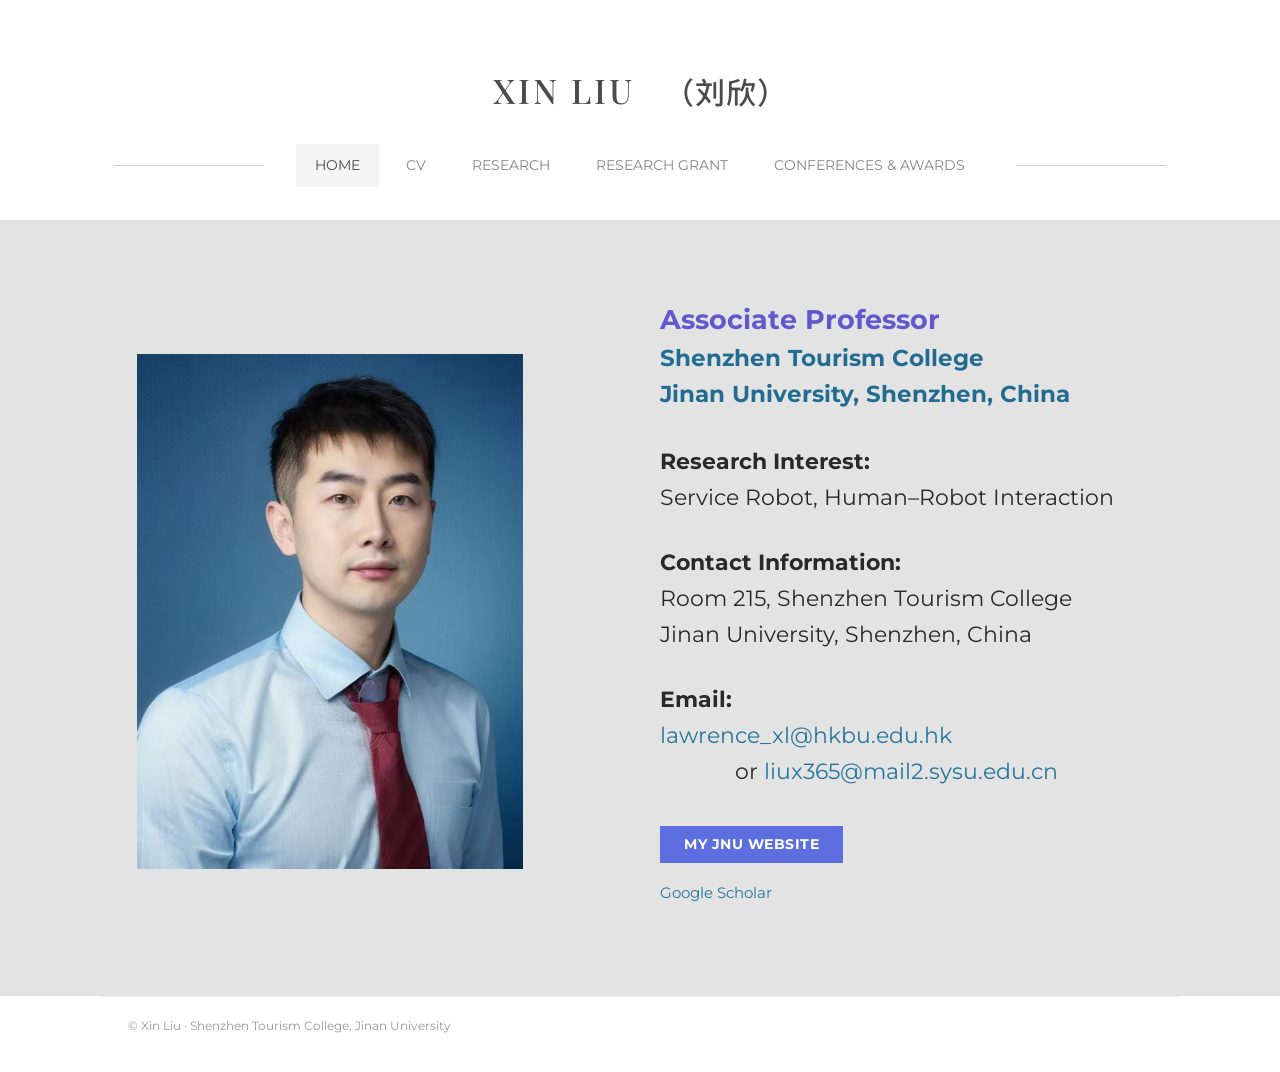
==== commit 0b8dd20e: "Keep home page strictly aligned with supplied information" ====
--- a/index.html
+++ b/index.html
@@ -1 +1 @@
-<!doctype html><html lang="en"><head><meta charset="utf-8"><meta name="viewport" content="width=device-width,initial-scale=1"><title>Xin Liu（刘欣）| Academic Homepage</title><meta name="description" content="Xin Liu, Associate Professor at Jinan University."><link rel="stylesheet" href="assets/style.css"></head><body><header class="site-header"><a class="site-title" href="index.html">XIN LIU <span>（刘欣）</span></a><div class="nav-wrap"><i class="nav-line"></i><nav><a class="current" href="index.html">HOME</a><a class="" href="cv.html">CV</a><a class="" href="research.html">RESEARCH</a><a class="" href="grants.html">RESEARCH GRANT</a><a class="" href="conferences.html">CONFERENCES &amp; AWARDS</a></nav><i class="nav-line"></i></div></header><main class="home-hero"><div class="hero-inner"><img class="photo-placeholder" src="assets/xin-liu-profile.jpg" alt="Xin Liu（刘欣）" style="display:block;object-fit:contain;background:#e3e3e3"><section class="profile-copy"><p class="profile-role">Associate Professor</p><p class="profile-affiliation">Shenzhen Tourism College<br>Jinan University, Shenzhen, China</p><div class="profile-block"><h2>Research Interest:</h2><p>Service Robot, Human–Robot Interaction,<br>Organizational Behavior in Hospitality and Tourism</p></div><div class="profile-block"><h2>Contact Information:</h2><p>Room 215, Shenzhen Tourism College<br>Jinan University, Shenzhen, China</p></div><div class="profile-block"><h2>Email:</h2><p class="email-line"><a href="mailto:lawrence_xl@hkbu.edu.hk">lawrence_xl@hkbu.edu.hk</a></p><p class="email-line indent">or <a href="mailto:liux365@mail2.sysu.edu.cn">liux365@mail2.sysu.edu.cn</a></p></div><a class="profile-button" href="https://sz.jnu.edu.cn/2023/1018/c10868a769033/page.htm" target="_blank" rel="noopener">MY JNU WEBSITE</a><p style="font-size:15px;margin-top:18px"><a href="https://scholar.google.com/citations?user=uYgGSOcAAAAJ&hl=zh-CN&oi=sra" target="_blank" rel="noopener">Google Scholar</a></p></section></div></main><footer>© Xin Liu · Shenzhen Tourism College, Jinan University</footer></body></html>+<!doctype html><html lang="en"><head><meta charset="utf-8"><meta name="viewport" content="width=device-width,initial-scale=1"><title>Xin Liu（刘欣）| Academic Homepage</title><meta name="description" content="Xin Liu, Associate Professor at Jinan University."><link rel="stylesheet" href="assets/style.css"></head><body><header class="site-header"><a class="site-title" href="index.html">XIN LIU <span>（刘欣）</span></a><div class="nav-wrap"><i class="nav-line"></i><nav><a class="current" href="index.html">HOME</a><a class="" href="cv.html">CV</a><a class="" href="research.html">RESEARCH</a><a class="" href="grants.html">RESEARCH GRANT</a><a class="" href="conferences.html">CONFERENCES &amp; AWARDS</a></nav><i class="nav-line"></i></div></header><main class="home-hero"><div class="hero-inner"><img class="photo-placeholder" src="assets/xin-liu-profile.jpg" alt="Xin Liu（刘欣）" style="display:block;object-fit:contain;background:#e3e3e3"><section class="profile-copy"><p class="profile-role">Associate Professor</p><p class="profile-affiliation">Shenzhen Tourism College<br>Jinan University, Shenzhen, China</p><div class="profile-block"><h2>Research Interest:</h2><p>Service Robot, Human–Robot Interaction</p></div><div class="profile-block"><h2>Contact Information:</h2><p>Room 215, Shenzhen Tourism College<br>Jinan University, Shenzhen, China</p></div><div class="profile-block"><h2>Email:</h2><p class="email-line"><a href="mailto:lawrence_xl@hkbu.edu.hk">lawrence_xl@hkbu.edu.hk</a></p><p class="email-line indent">or <a href="mailto:liux365@mail2.sysu.edu.cn">liux365@mail2.sysu.edu.cn</a></p></div><a class="profile-button" href="https://sz.jnu.edu.cn/2023/1018/c10868a769033/page.htm" target="_blank" rel="noopener">MY JNU WEBSITE</a><p style="font-size:15px;margin-top:18px"><a href="https://scholar.google.com/citations?user=uYgGSOcAAAAJ&hl=zh-CN&oi=sra" target="_blank" rel="noopener">Google Scholar</a></p></section></div></main><footer>© Xin Liu · Shenzhen Tourism College, Jinan University</footer></body></html>
--- a/assets/style.css
+++ b/assets/style.css
@@ -4,7 +4,7 @@
 html{scroll-behavior:smooth}
 body{margin:0;background:#fff;color:var(--ink);font-family:Montserrat,"Noto Sans SC",Arial,sans-serif;font-size:16px;line-height:1.8}
 a{color:var(--blue);text-decoration:none}a:hover{text-decoration:underline}
-.site-header{height:284px;padding:68px 24px 0;background:#fff;text-align:center}
+.site-header{height:220px;padding:68px 24px 0;background:#fff;text-align:center}
 .site-title{display:block;margin:0 auto 30px;color:#4b4b4b;font-family:"Playfair Display",Georgia,serif;font-size:34px;line-height:1.35;font-weight:500;letter-spacing:3px}
 .site-title span{font-family:"Noto Sans SC",sans-serif;font-size:30px;letter-spacing:1px;margin-left:18px}
 .nav-wrap{max-width:1380px;margin:0 auto;display:flex;align-items:center;justify-content:center;gap:32px}
@@ -25,7 +25,7 @@
 .email-line.indent{padding-left:75px}
 .profile-button{display:inline-block;margin-top:3px;padding:7px 24px;background:#5d6fe0;color:#fff;font-size:14px;font-weight:700;letter-spacing:.5px}
 .profile-button:hover{background:#4e5fce;color:#fff;text-decoration:none}
-.page-main{max-width:1080px;margin:0 auto;padding:65px 28px 85px;min-height:650px}
+.page-main{max-width:1080px;margin:0 auto;padding:40px 28px 85px;min-height:650px}
 .page-main h1{font-size:31px;font-weight:600;color:#333;margin:0 0 32px}
 .page-main h1 span{font-family:"Noto Sans SC",sans-serif;font-size:22px;color:#777;font-weight:400;margin-left:12px}
 .page-main h2{font-size:20px;margin:32px 0 12px;color:#333}
@@ -43,16 +43,16 @@
 .grant-item p,.paper-item p{margin:7px 0 0}
 .note{color:#777;font-size:15px}
 footer{max-width:1080px;margin:0 auto;padding:18px 28px 35px;color:#999;font-size:12px;border-top:1px solid #eee}
-@media(max-width:900px){.site-header{height:auto;padding:38px 16px 32px}.site-title{font-size:27px;margin-bottom:22px}.site-title span{font-size:23px;margin-left:8px}.nav-wrap{gap:10px}.nav-line{display:none}nav{gap:3px}nav a{padding:8px 10px;font-size:12px}.home-hero{padding:42px 22px}.hero-inner{grid-template-columns:minmax(0,1fr);gap:36px;max-width:560px}.photo-placeholder{height:440px;max-width:100%;margin:auto}.profile-copy{font-size:18px}.profile-role{font-size:24px}.profile-affiliation{font-size:20px;margin-bottom:25px}.profile-block h2{font-size:19px}.page-main{padding:42px 22px}.cv-row{grid-template-columns:1fr;gap:3px}}
+@media(max-width:900px){.page-main{margin:0 auto}.site-header{height:auto;padding:38px 16px 32px}.site-title{font-size:27px;margin-bottom:22px}.site-title span{font-size:23px;margin-left:8px}.nav-wrap{gap:10px}.nav-line{display:none}nav{gap:3px}nav a{padding:8px 10px;font-size:12px}.home-hero{padding:42px 22px}.hero-inner{grid-template-columns:minmax(0,1fr);gap:36px;max-width:560px}.photo-placeholder{height:440px;max-width:100%;margin:auto}.profile-copy{font-size:18px}.profile-role{font-size:24px}.profile-affiliation{font-size:20px;margin-bottom:25px}.profile-block h2{font-size:19px}.page-main{padding:42px 22px}.cv-row{grid-template-columns:1fr;gap:3px}}
 @media(max-width:480px){.site-title{font-size:22px;letter-spacing:1.5px}.site-title span{font-size:19px}nav a{font-size:11px;padding:7px 8px}.photo-placeholder{height:380px}.profile-copy{font-size:16px}.profile-affiliation{font-size:18px}}
 
 /* ===== Academic Homepage Reference Style ===== */
 
-/* 普通页面：白色背景、居中窄版正文 */
+/* 普通页面：正文从导航栏下方正常开始，保持参考网站的留白 */
 .page-main {
-  max-width: 820px;
+  max-width: 1080px;
   margin: 0 auto;
-  padding: 65px 25px 85px;
+  padding: 40px 28px 85px;
   min-height: 650px;
   font-family: Georgia, "Times New Roman", serif;
   font-size: 18px;
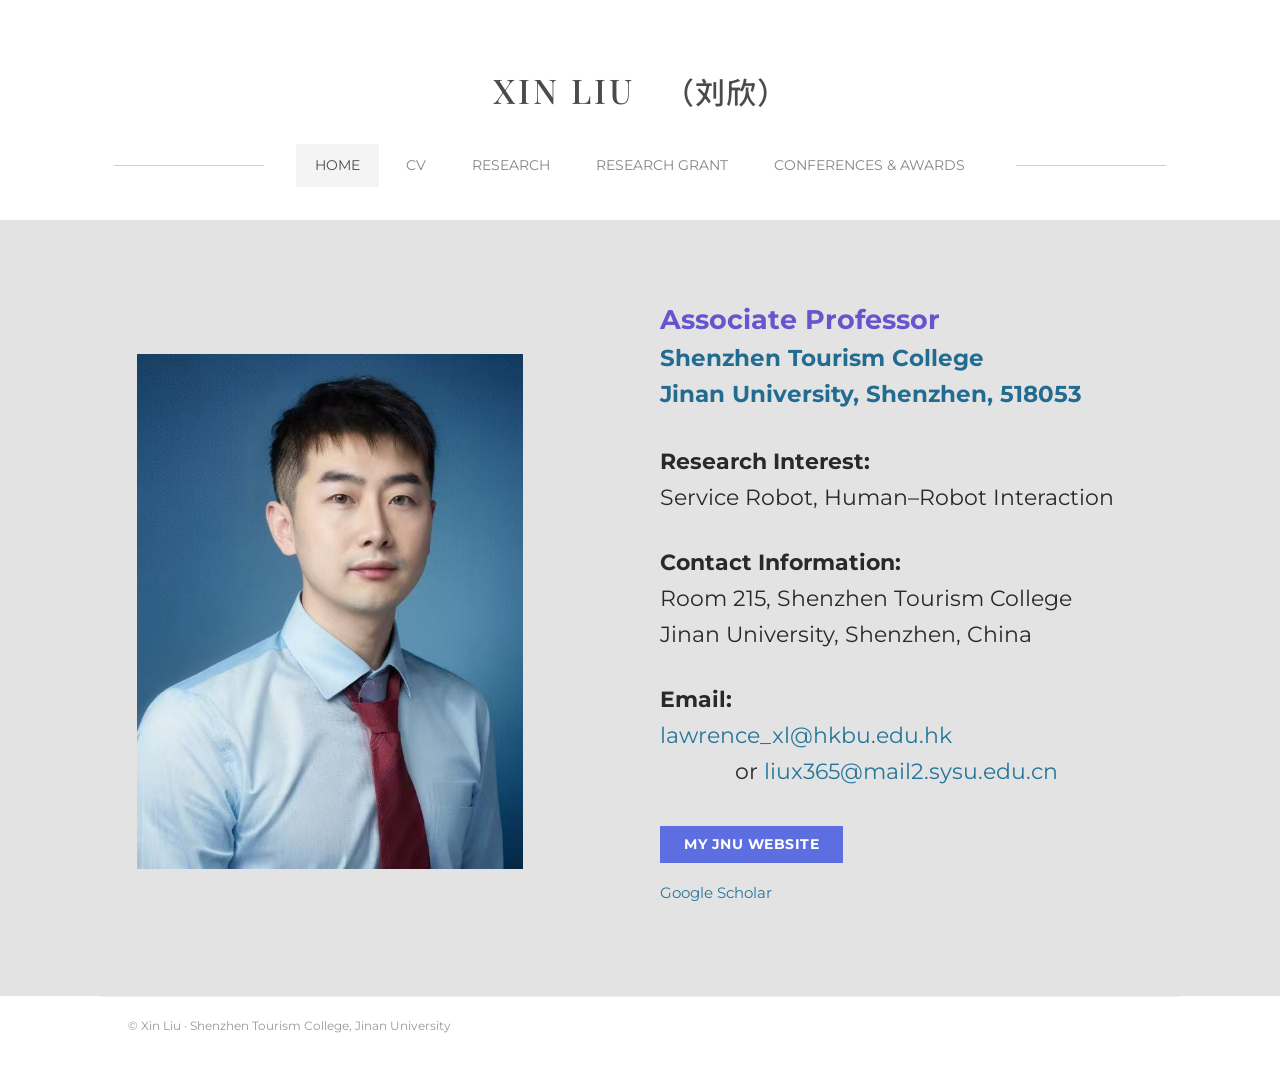
==== commit 7ff7cf37: "Align home page with supplied profile document" ====
--- a/index.html
+++ b/index.html
@@ -1 +1 @@
-<!doctype html><html lang="en"><head><meta charset="utf-8"><meta name="viewport" content="width=device-width,initial-scale=1"><title>Xin Liu（刘欣）| Academic Homepage</title><meta name="description" content="Xin Liu, Associate Professor at Jinan University."><link rel="stylesheet" href="assets/style.css"></head><body><header class="site-header"><a class="site-title" href="index.html">XIN LIU <span>（刘欣）</span></a><div class="nav-wrap"><i class="nav-line"></i><nav><a class="current" href="index.html">HOME</a><a class="" href="cv.html">CV</a><a class="" href="research.html">RESEARCH</a><a class="" href="grants.html">RESEARCH GRANT</a><a class="" href="conferences.html">CONFERENCES &amp; AWARDS</a></nav><i class="nav-line"></i></div></header><main class="home-hero"><div class="hero-inner"><img class="photo-placeholder" src="assets/xin-liu-profile.jpg" alt="Xin Liu（刘欣）" style="display:block;object-fit:contain;background:#e3e3e3"><section class="profile-copy"><p class="profile-role">Associate Professor</p><p class="profile-affiliation">Shenzhen Tourism College<br>Jinan University, Shenzhen, China</p><div class="profile-block"><h2>Research Interest:</h2><p>Service Robot, Human–Robot Interaction</p></div><div class="profile-block"><h2>Contact Information:</h2><p>Room 215, Shenzhen Tourism College<br>Jinan University, Shenzhen, China</p></div><div class="profile-block"><h2>Email:</h2><p class="email-line"><a href="mailto:lawrence_xl@hkbu.edu.hk">lawrence_xl@hkbu.edu.hk</a></p><p class="email-line indent">or <a href="mailto:liux365@mail2.sysu.edu.cn">liux365@mail2.sysu.edu.cn</a></p></div><a class="profile-button" href="https://sz.jnu.edu.cn/2023/1018/c10868a769033/page.htm" target="_blank" rel="noopener">MY JNU WEBSITE</a><p style="font-size:15px;margin-top:18px"><a href="https://scholar.google.com/citations?user=uYgGSOcAAAAJ&hl=zh-CN&oi=sra" target="_blank" rel="noopener">Google Scholar</a></p></section></div></main><footer>© Xin Liu · Shenzhen Tourism College, Jinan University</footer></body></html>+<!doctype html><html lang="en"><head><meta charset="utf-8"><meta name="viewport" content="width=device-width,initial-scale=1"><title>Xin Liu（刘欣）| Academic Homepage</title><meta name="description" content="Xin Liu, Associate Professor at Jinan University."><link rel="stylesheet" href="assets/style.css"></head><body><header class="site-header"><a class="site-title" href="index.html">XIN LIU <span>（刘欣）</span></a><div class="nav-wrap"><i class="nav-line"></i><nav><a class="current" href="index.html">HOME</a><a class="" href="cv.html">CV</a><a class="" href="research.html">RESEARCH</a><a class="" href="grants.html">RESEARCH GRANT</a><a class="" href="conferences.html">CONFERENCES &amp; AWARDS</a></nav><i class="nav-line"></i></div></header><main class="home-hero"><div class="hero-inner"><img class="photo-placeholder" src="assets/xin-liu-profile.jpg" alt="Xin Liu（刘欣）" style="display:block;object-fit:contain;background:#e3e3e3"><section class="profile-copy"><p class="profile-role">Associate Professor</p><p class="profile-affiliation">Shenzhen Tourism College<br>Jinan University, Shenzhen, 518053</p><div class="profile-block"><h2>Research Interest:</h2><p>Service Robot, Human–Robot Interaction</p></div><div class="profile-block"><h2>Contact Information:</h2><p>Room 215, Shenzhen Tourism College<br>Jinan University, Shenzhen, China</p></div><div class="profile-block"><h2>Email:</h2><p class="email-line"><a href="mailto:lawrence_xl@hkbu.edu.hk">lawrence_xl@hkbu.edu.hk</a></p><p class="email-line indent">or <a href="mailto:liux365@mail2.sysu.edu.cn">liux365@mail2.sysu.edu.cn</a></p></div><a class="profile-button" href="https://sz.jnu.edu.cn/2023/1018/c10868a769033/page.htm" target="_blank" rel="noopener">MY JNU WEBSITE</a><p style="font-size:15px;margin-top:18px"><a href="https://scholar.google.com/citations?user=uYgGSOcAAAAJ&hl=zh-CN&oi=sra" target="_blank" rel="noopener">Google Scholar</a></p></section></div></main><footer>© Xin Liu · Shenzhen Tourism College, Jinan University</footer></body></html>
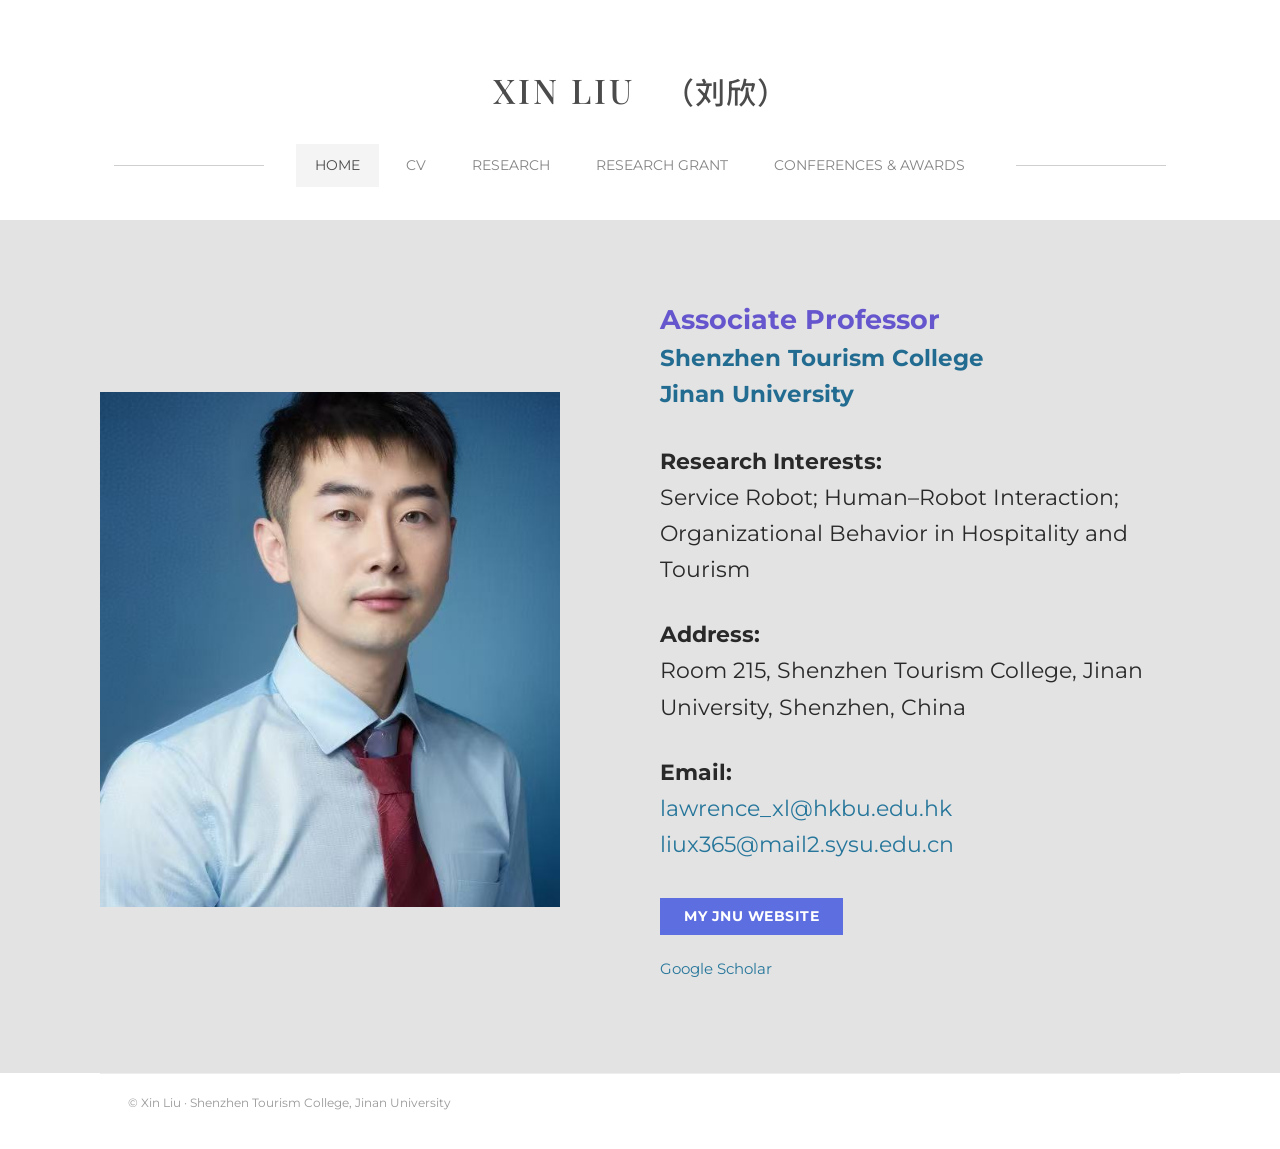
==== commit 59279ccf: "Align page text with supplied source materials" ====
--- a/index.html
+++ b/index.html
@@ -1 +1,33 @@
-<!doctype html><html lang="en"><head><meta charset="utf-8"><meta name="viewport" content="width=device-width,initial-scale=1"><title>Xin Liu（刘欣）| Academic Homepage</title><meta name="description" content="Xin Liu, Associate Professor at Jinan University."><link rel="stylesheet" href="assets/style.css"></head><body><header class="site-header"><a class="site-title" href="index.html">XIN LIU <span>（刘欣）</span></a><div class="nav-wrap"><i class="nav-line"></i><nav><a class="current" href="index.html">HOME</a><a class="" href="cv.html">CV</a><a class="" href="research.html">RESEARCH</a><a class="" href="grants.html">RESEARCH GRANT</a><a class="" href="conferences.html">CONFERENCES &amp; AWARDS</a></nav><i class="nav-line"></i></div></header><main class="home-hero"><div class="hero-inner"><img class="photo-placeholder" src="assets/xin-liu-profile.jpg" alt="Xin Liu（刘欣）" style="display:block;object-fit:contain;background:#e3e3e3"><section class="profile-copy"><p class="profile-role">Associate Professor</p><p class="profile-affiliation">Shenzhen Tourism College<br>Jinan University, Shenzhen, 518053</p><div class="profile-block"><h2>Research Interest:</h2><p>Service Robot, Human–Robot Interaction</p></div><div class="profile-block"><h2>Contact Information:</h2><p>Room 215, Shenzhen Tourism College<br>Jinan University, Shenzhen, China</p></div><div class="profile-block"><h2>Email:</h2><p class="email-line"><a href="mailto:lawrence_xl@hkbu.edu.hk">lawrence_xl@hkbu.edu.hk</a></p><p class="email-line indent">or <a href="mailto:liux365@mail2.sysu.edu.cn">liux365@mail2.sysu.edu.cn</a></p></div><a class="profile-button" href="https://sz.jnu.edu.cn/2023/1018/c10868a769033/page.htm" target="_blank" rel="noopener">MY JNU WEBSITE</a><p style="font-size:15px;margin-top:18px"><a href="https://scholar.google.com/citations?user=uYgGSOcAAAAJ&hl=zh-CN&oi=sra" target="_blank" rel="noopener">Google Scholar</a></p></section></div></main><footer>© Xin Liu · Shenzhen Tourism College, Jinan University</footer></body></html>+<!doctype html>
+<html lang="en">
+<head>
+<meta charset="utf-8">
+<meta name="viewport" content="width=device-width,initial-scale=1">
+<title>Xin Liu（刘欣）| Academic Homepage</title>
+<meta name="description" content="Xin Liu, Associate Professor at Jinan University.">
+<link rel="stylesheet" href="assets/style.css">
+</head>
+<body>
+<header class="site-header">
+<a class="site-title" href="index.html">XIN LIU <span>（刘欣）</span></a>
+<div class="nav-wrap"><i class="nav-line"></i><nav>
+<a class="current" href="index.html">HOME</a>
+<a href="cv.html">CV</a>
+<a href="research.html">RESEARCH</a>
+<a href="grants.html">RESEARCH GRANT</a>
+<a href="conferences.html">CONFERENCES &amp; AWARDS</a>
+</nav><i class="nav-line"></i></div>
+</header>
+<main class="home-hero"><div class="hero-inner">
+<img class="photo-placeholder" src="assets/xin-liu-profile.jpg" alt="Xin Liu（刘欣）" style="display:block;object-fit:cover">
+<section class="profile-copy">
+<p class="profile-role">Associate Professor</p>
+<p class="profile-affiliation">Shenzhen Tourism College<br>Jinan University</p>
+<div class="profile-block"><h2>Research Interests:</h2><p>Service Robot; Human–Robot Interaction; Organizational Behavior in Hospitality and Tourism</p></div>
+<div class="profile-block"><h2>Address:</h2><p>Room 215, Shenzhen Tourism College, Jinan University, Shenzhen, China</p></div>
+<div class="profile-block"><h2>Email:</h2><p class="email-line"><a href="mailto:lawrence_xl@hkbu.edu.hk">lawrence_xl@hkbu.edu.hk</a></p><p class="email-line"><a href="mailto:liux365@mail2.sysu.edu.cn">liux365@mail2.sysu.edu.cn</a></p></div>
+<p><a class="profile-button" href="https://sz.jnu.edu.cn/2023/1018/c10868a769033/page.htm" target="_blank" rel="noopener">MY JNU WEBSITE</a></p>
+<p style="font-size:15px;margin-top:18px"><a href="https://scholar.google.com/citations?user=uYgGSOcAAAAJ&amp;hl=zh-CN&amp;oi=sra" target="_blank" rel="noopener">Google Scholar</a></p>
+</section></div></main>
+<footer>© Xin Liu · Shenzhen Tourism College, Jinan University</footer>
+</body></html>
